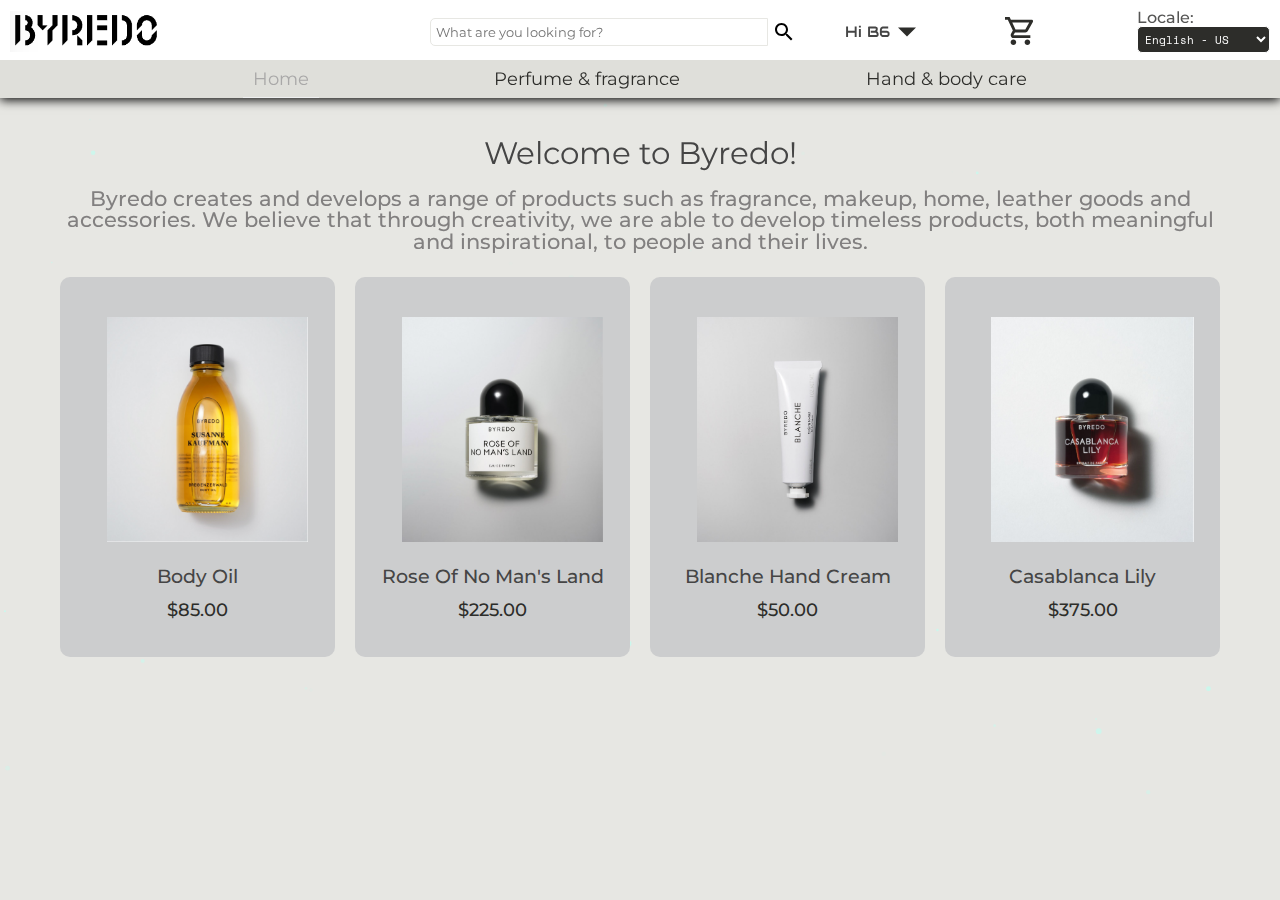
==== src/index.html @ 42364ee9 "BYREDO" ====
<!DOCTYPE html>
<html>

<head>
    <meta charset="utf-8">
    <meta name="viewport" content="width=device-width, initial-scale=1">
    <title>BYREDO</title>

    <!-- favicon -->
    <link rel="icon" href="img/favicon.png">

    <!-- preconnect to google fonts for speed -->
    <link rel="preconnect" href="https://fonts.gstatic.com/" crossorigin>
    <!-- load fonts -->
    <link href="https://fonts.googleapis.com/css?family=Audiowide|Space+Mono|Montserrat:400,500&display=swap" rel="stylesheet" async>

    <!-- fonts, css -->
    <link rel="stylesheet" href="css/style.css" async defer>

    <!-- preload key requests for speed -->
    <link rel="preload" href="./views/pages/Home.js" as="script" crossorigin>
    <link rel="preload" href="./views/components/Bottombar.js" as="script" crossorigin>
    <link rel="preload" href="./views/components/Navbar.js" as="script" crossorigin>
    <link rel="preload" href="./views/components/Cart.js" as="script" crossorigin>
    <link rel="preload" href="./views/classes/Order.js" as="script" crossorigin>
    <link rel="preload" href="./services/Utils.js" as="script" crossorigin>
    <link rel="preload" href="./services/i18n.js" as="script" crossorigin>
    <link rel="preload" href="./content/products.js" as="script" crossorigin>
    <!-- particle bg script -->
    <script src="./plugins/particles.js" defer></script>
    <!-- app driver javascript -->
    <script type="module" src="app.js" defer></script>
</head>

<body id="particles-js">
    <div class="bg"></div>
    <div class="cartSlider"></div>

    <!-- <div class="hamSlider"></div> -->

    <div id="header_container" class="content"></div>

    <div id="page_container" class="container pageEntry content">
        <!-- show spinner on intial page load -->
        <style type="text/css">
            .lds-dual-ring {
                margin: 100px auto;
                width: 100px;
                height: 100px;
            }

            .lds-dual-ring:after {
                content: " ";
                display: block;
                width: 46px;
                height: 46px;
                margin: 1px;
                border-radius: 50%;
                border: 5px solid #cef;
                border-color: #cef transparent #cef transparent;
                animation: lds-dual-ring 1.2s linear infinite;
            }

            @keyframes lds-dual-ring {
                0% {
                    transform: rotate(0deg);
                }

                100% {
                    transform: rotate(360deg);
                }
            }
        </style>
        <div class="lds-dual-ring"></div>
    </div>

    <div id="footer_container" class="content"></div>

</body>

</html>
---- src/css/style.css ----
html, body, div, span, applet, object, iframe, h1, h2, h3, h4, h5, h6, p, blockquote, pre, a, abbr, acronym, address, big, cite, code, del, dfn, em, img, ins, kbd, samp, small, strike, strong, sub, sup, tt, var, b, u, i, center, dl, dt, dd, ol, ul, li, fieldset, form, label, legend, table, caption, tbody, tfoot, thead, tr, th, td, article, aside, canvas, details, embed, figure, figcaption, footer, header, hgroup, menu, nav, output, ruby, section, summary, time, mark, audio, video {
  margin: 0;
  padding: 0;
  border: 0;
  font-size: 100%;
  font: inherit;
  vertical-align: baseline;
}

/* HTML5 display-role reset for older browsers */
article, aside, details, figcaption, figure, footer, header, hgroup, menu, nav, section {
  display: block;
}

body {
  line-height: 1;
}

ol, ul, li {
  list-style: none;
}

html {
  width: 100%;
  height: 100%;
  margin: 0;
  padding: 0;
}

body {
  margin: 0;
  padding: 0;
  background-color: #e7e7e3;
  width: 100%;
  height: 100%;
  overflow-x: hidden;
}
body canvas {
  position: fixed;
  top: 0;
  left: 0;
  z-index: -1;
}

.loading {
  text-align: center;
  margin-top: 33%;
}

#header_container {
  z-index: 500;
  top: 0;
  position: sticky;
}

header {
  background-color: #ffffff;
  position: relative;
  z-index: 2;
  width: 100%;
  height: 60px;
  display: grid;
  grid-template-columns: 400px 1fr 450px;
}
header section {
  display: flex;
  align-items: center;
  padding: 10px;
}
header section h2 {
  display: inline-block;
}

.fade {
  transition: opacity 0.5s ease;
  opacity: 0.5;
}

.bg {
  background-color: #dfdfda;
  opacity: 0.5;
  position: fixed;
  top: 0;
  left: 0;
  width: 100%;
  height: 100%;
  display: none;
  z-index: 999;
}

.overlay {
  display: inline;
}

#logo {
  width: 40%;
  cursor: pointer;
}

#search {
  display: flex;
  justify-content: center;
}

#bar {
  width: 100%;
  position: relative;
  display: flex;
  align-items: center;
  justify-content: center;
}

.searchTerm {
  background-color: #ffffff;
  width: 80%;
  border: 1px solid #e7e7e3;
  padding: 3px;
  padding-left: 5px;
  height: 20px;
  border-radius: 5px 0 0 5px;
  outline: none;
  font-family: "Montserrat", sans-serif;
  color: #454545;
}

.searchTerm:focus {
  color: #454545;
}

.searchButton {
  width: 8%;
  height: 28px;
  padding: 0;
  border: none;
  background: #ffffff;
  border-radius: 0 5px 5px 0;
  transition: opacity 0.3s ease;
  cursor: pointer;
  display: flex;
  align-items: center;
  justify-content: center;
}
.searchButton:hover {
  opacity: 0.8;
}
.searchButton:hover #searchIcon {
  width: 25px;
}
.searchButton:focus {
  outline: none;
}

#headOptions {
  display: flex;
  justify-content: space-between;
}

#expDropdown * {
  display: inline-block;
}

.dropdown {
  position: relative;
  display: inline-block;
}
.dropdown .dropbtn {
  display: flex;
  align-items: center;
  cursor: pointer;
  padding: 5px;
  margin-bottom: -1px;
  font-size: 80%;
}
.dropdown .dropbtn #downArrow {
  margin-left: 8px;
  width: 18px;
  height: 14px;
}
.dropdown .dropdown-content {
  display: none;
  position: absolute;
  background-color: #e7e7e3;
  min-width: 170px;
  box-shadow: 0px 2px 4px 0 #cfcfcf;
  border-radius: 0 5px 5px 5px;
  z-index: 1;
  padding: 10px;
  color:#454545;
}
.dropdown .dropdown-content a, .dropdown .dropdown-content h3 {
  font-family: "Space Mono", monospace;
  font-size: 80%;
  text-decoration: none;
  color: #454545;
  display: block;
}
.dropdown .dropdown-content a:first-child, .dropdown .dropdown-content h3:first-child {
  padding-top: 5px;
  padding-bottom: 10px;

}
.dropdown .dropdown-content a:hover, .dropdown .dropdown-content h3:hover {
  color: #a7a6a6;
}
.dropdown:hover .dropbtn {
  background-color: #e7e7e3;
  position: relative;
  z-index: 500;
  border-top: 1px solid #e0e8e6;
  border-left: 1px solid #eaecec;
  border-right: 1px solid #ffffff;
  border-radius: 5px 5px 0 0;
}
.dropdown:hover .dropdown-content {
  z-index: 1;
  display: inline-block;
  border: 1px solid #dfe3e2;

}

.right {
  display: flex;
  align-content: center;
  width: 250px;
}

input[type=number]::-webkit-inner-spin-button,
input[type=number]::-webkit-outer-spin-button {
  -webkit-appearance: none;
  margin: 0;
}

.cartQty {
  background-color: #e5e5e1;
  border: solid 1px #454545;
  color: #454545;
  border-radius: 5px;
  padding: 2px;
  width: 30px;
  font-family: "Montserrat", sans-serif;
  font-size: 90%;
  text-align: center;
  margin-right: 5px;
}
.cartQty:focus {
  outline: none;
  box-shadow: 0 0 1px 0 #e7e7e3;
}

.cartIcon {
  width: 28px;
  height: 32px;
  padding-bottom: 1px;
  cursor: pointer;
}
.cartIcon:hover {
  border-bottom: solid 1px #2d2d2a;
  padding-bottom: 0;
}

.cartSlider {
  position: fixed;
  width: 420px;
  top: 0;
  left: 110%;
  transition: left 0.3s ease;
  z-index: 1000;
  background-color: #e5e5e1;
  padding: 10px;
  border-radius: 0 0 0 10px;
  box-shadow: -2px 2px 2px 0px #454545;
}
.cartSlider .cartHead {
  margin-top: 6px;
  display: flex;
  justify-content: space-between;
  align-items: center;
  font-weight: bolder;
  font-family: "Space Mono", monospace;
}
.cartSlider h3 {
  text-align: center;
  color: white;
}
.cartSlider .cartContents .cartItem {
  margin-top: 20px;
  display: flex;
  justify-content: space-between;
  border-bottom: 1px solid #454545;
}
.cartSlider .cartContents .cartItem .cartQtyTitle {
  display: flex;
  align-items: center;
}
.cartSlider .cartContents .cartItem .cartPrice {
  display: flex;
  align-items: center;
  margin-top: 55px;

}
.cartSlider .cartContents .cartItem .cartPrice .gridPrice {
  margin-top: 0;
}
.cartSlider .cartContents .cartItem .cartPrice .gridPrice .symbol {
  margin-right: 0;
}
.cartSlider .cartContents .cartItem h3 {
  text-align: left;
  color: #454545;
}
.cartSlider .cartContents .cartItem h4 {
  color: #454545;
}
.cartSlider a {
  margin: auto;
  margin-top: 15px;
  margin-bottom: 5px;
  text-align: center;
  display: block;
  text-decoration: none;
  color: #ebebea;
  background-color: #454545;
  padding: 5px;
  width: 40%;
  border: 1px solid #2d2d2a;
  border-radius: 5px;
  font-family: "Space Mono", monospace;
  font-size: 120%;
  cursor: pointer;
}
.cartSlider a:hover {
  box-shadow: 0 2px 10px 0 #2d2d2a;
}
.cartSlider a:focus {
  outline: none;
}

.cartTotal {
  margin-top: 15px;
  display: flex;
  justify-content: flex-end;
  align-items: center;
}
.cartTotal h3 {
  color: #454545;
}
.cartTotal .totalPrice {
  margin-left: 10px;
  display: flex;
  align-items: center;
}
.cartTotal .totalPrice h4 {
  -weight: 500;
  color: #454545;
  font-size: 120%;
}

.delete {
  cursor: pointer;
  margin-left: 8px;
  height: 18px;
  width: 18px;
  padding-bottom: 1px;
  margin-bottom: 50px;
}
.delete:hover {
  padding-bottom: 0;
  border-bottom: 1px solid #fcfcfc;
}

.showCart {
  opacity: 1;
  display: block;
  left: calc(100% - 440px);
  z-index: 1000;
}

nav {
  display: flex;
  justify-content: space-between;
  height: calc(auto + 10px);
  position: relative;
  margin: 0;
  z-index: 1;
  background-color: #dfdfda;
  width: 100%;
  box-shadow: 0 2px 10px 0 black;
}
nav ul {
  width: 75%;
  margin: auto;
  display: flex;
  flex-direction: row;
  flex-wrap: nowrap;
  justify-content: space-around;
  list-style: none;
}
nav ul li a {
  font-family: "Montserrat", sans-serif;
  font-size: 110%;
  display: inline-block;
  text-decoration: none;
  color: #2d2d2a;
  text-align: center;
  position: relative;
  transition: color 0.2s ease, font-size: 0.3s ease;
  padding: 10px;
  display: inline-block;
}
nav ul li a:focus.inactiveLink {
  outline: none;
}
nav ul li a:hover.inactiveLink {
  color: #6a6a6a;
}
nav ul li a:hover.inactiveLink::after, nav ul li a:hover.inactiveLink::before {
  width: 100%;
  left: 0;
}
nav ul li a::after, nav ul li a::before {
  content: "";
  position: absolute;
  top: calc(100% - 3px);
  width: 0;
  right: 0;
  height: 3px;
}
nav ul li a::before {
  transition: width 0.3s cubic-bezier(0.51, 0.18, 0, 0.88) 0.1s;
  background: white;
}
nav ul li a::after {
  transition: width 0.2s cubic-bezier(0.29, 0.18, 0.26, 0.83);
  background: #212121;
}
nav ul li .activeLink {
  font-size: 110%;
  color: #a9a8a8;
}
nav ul li .activeLink::after {
  content: "";
  position: absolute;
  top: calc(100% - 1px);
  width: 100%;
  right: 0;
  height: 1px;
  background: #eff0f0;
}

#homeScreen {
  width: 100%;
  height: 100%;
}

.sidebar {
  background-color: #f9f9f9;
  border-radius: 0 10px 10px 0;
}

.browsePage {
  width: calc(100% - 100px);
  margin: auto;
}
.browsePage h1 {
  margin-left: 10px;
  font-family: "Montserrat", sans-serif;
  font-style: bold;
  
}

.homeGrid {
  margin: auto;
  width: calc(100% - 100px);
}

.browseGrid {
  margin-top: 15px;
  display: grid;
  grid-template-columns: 25% 25% 25% 25%;
  grid-auto-rows: 400px;
}
.browseGrid article {

  margin: 10px;
  border-radius: 10px;
  cursor: pointer;
  display: grid;
  grid-template-rows: 66% 34%;
  background-color: #cccdce;
  justify-content: center;
  transition: box-shadow 0.2s ease, -webkit-transform 0.3s ease-in-out;
  -webkit-transform: translateZ(100px);
  transform: translateZ(100px);
}
.browseGrid article:hover {
  box-shadow: 0 0 8px 2px #f9f9f9;
}

.gridImage {
  object-fit: contain;
  display: block;
  margin-top:30px;
  margin-bottom: 30px;
  padding: 10px;
  height: 90%;
  width: 100%;
  box-align: center;

}

.gridDes {
  text-align: center;
}
.gridDes h3 {
  margin-top: 40px;
  font-family: "Montserrat", sans-serif;
  font-style: bold;

}

.symbol {
  display: inline-block;
  margin-right: 3px;
  height: 15px;
}

.gridPrice {
  margin-top: 10px;
  margin-bottom: 50px;
  font-family: "Montserrat", sans-serif;
  font-size: 120%;
}

.productShow {
  display: grid;
  grid-template-columns: 30% 70%;
  width: 75%;
  margin: auto;
  border-radius: 10px;
  background-color: #dfdfda;
}
.productShow .leftDetailPane {
  display: flex;
  justify-content: center;
  align-items: center;
  padding: 12px;
}
.productShow .leftDetailPane .detailImage {
  width: 100%;
  margin-top: 20px;
  margin-bottom: 20px;
  margin-left: 100px;
  margin-right: 50px;
}
.productShow .detailContent {
  padding: 10px;
  font-size: 90%;
  margin-top: 40px;
  margin-bottom: 40px;
  margin-left: 50px;
  margin-right: 50px;
}
.productShow .detailContent h1 {
  color: #2d2d2a;

}
.productShow .detailContent .qty {
  margin-top: 10px;
  display: flex;
  align-items: center;
}
.productShow .detailContent .qty .qtyDrop {
  color: #2d2d2a;
  margin-left: 12px;
  padding: 3px;
  background-color: #dfdfda;
  border-color: #2d2d2a;
}
.productShow .detailContent .addToCart {
  margin-top: 15px;
  margin-bottom: 20px;
  color: #2d2d2a;
  background-color: #dedfda;
  border-color: #2d2d2a;
}
.productShow .detailContent h3 {
  display: block;
  font-size: 90%;
}

.checkout {
  display: grid;
  grid-template-columns: minmax(500px, 1fr) 440px;
  width: calc(100% - 100px);
  margin: auto;
}
.checkout .checkoutDetails {
  box-shadow: 0 0 6px 0 #ebebeb;
  border-radius: 10px;
  background-color: #e7e7e3;
  width: 95%;
  margin: auto;
  padding: 10px;
}
.checkout .checkoutDetails h2 {
  color: #2d2d2a;
}
.checkout .checkoutDetails .form .formElement {
  margin-top: 15px;
  margin-bottom: 5px;
}
.checkout .checkoutDetails .form .halfWidth {
  width: 50%;
}
.checkout .checkoutDetails .form .halfWidth input {
  width: 100%;
}
.checkout .checkoutDetails .form .formInline {
  display: flex;
}
.checkout .checkoutDetails .form .formInline .formElement:last-child {
  margin-left: 40px;
}
.checkout .checkoutDetails .form .formInline .name {
  width: 30%;
}
.checkout .checkoutDetails .form .formInline .name input {
  width: 100%;
}
.checkout .checkoutDetails .form .margin {
  margin-left: 20px;
}
.checkout .checkoutDetails .shippingInfo {
  margin-top: 20px;
  background-color: #dfdfda;
  border-radius: 8px;
  margin-bottom: 20px;
  padding: 10px;
  font-size: 80%;
}
.checkout .checkoutDetails .paymentInfo {
  background-color: #dfdfda;
  border-radius: 8px;
  padding: 20px;
  font-size: 80%;
}
.checkout .checkoutCart {
  height: auto;
  margin-left: 10px;
  margin-right: 10px;
  margin-bottom: auto;
  background-color: #dfdfda;
  box-shadow: 0 0 6px 0 #454545;
  border-radius: 8px;
  padding: 10px;
}
.checkout .checkoutCart h1 {
  margin-top: 15px;
  margin-left: 10px;
  text-align: left;
  color: #323232;
  font-size: 120%;
}
}
.checkout .checkoutCart h3 {
  margin-top: 10px;
  margin-bottom: 10px;
  text-align: center;
  color: #454545;
  font-size: 100%;
}
.checkout .checkoutCart .cartItem {
  margin-top: 10px;
  display: flex;
  justify-content: space-between;
  padding-bottom: 10px;
  border-bottom: 1px solid #454545;
}
.checkout .checkoutCart .cartItem h3, .checkout .checkoutCart .cartItem h4 {
  color: #454545;
}
.checkout .checkoutCart .cartItem .cartQtyTitle {
  display: flex;
  align-items: center;
}
.checkout .checkoutCart .cartItem .cartPrice {
  display: flex;
  align-items: center;
}
.checkout .checkoutCart .cartItem .cartPrice .gridPrice {
  margin-top: 50px;
  font-size: 110%;
}
.checkout .checkoutCart .cartItem .cartPrice .gridPrice .symbol {
  margin-top: 20px;
  font-size: 100%;
}

.noItems {
  pointer-events: none;
  opacity: 0.5;
}

label {
  font-family: "Montserrat", sans-serif;
}

.checkoutInput {
  color: #454545;
  font-family: "Montserrat", sans-serif;
  font-size: 80%;
  display: block;
  background-color: #e7e7e3;
  border: 1px solid #454545;
  padding: 5px;
  border-radius: 5px;
  padding-left: 7px;
  padding-right: 5px;
}
.checkoutInput:focus {
  outline: none;
  box-shadow: 0 0 2px 0 #222222;
}

.orderHistory {
  width: calc(100% - 100px);
  margin-top: 10px;
  margin-bottom: 5px;
  box-shadow: 0 0 6px 0 #ebe9e9;
  background-color: #e7e7e3;
  border-radius: 10px;
  padding: 5px;
}
.orderHistory .headings {
  display: grid;
  grid-template-columns: 25% 25% 25% 25%;
  margin-top: 10px;
  padding-left: 10px;
  padding-right: 10px;
}
.orderHistory .headings h3 {
  color: #454545;
  margin-top: 10px;
}
.orderHistory .orderItem {
  background-color: #dfdfda;
  border-radius: 5px;
  display: grid;
  grid-template-columns: 25% 25% 25% 25%;
  grid-auto-rows: 45px;
  padding: 10px;
  margin-top: 10px;
  justify-content: center;
  font-size: 100%;
}
.orderHistory .orderItem .gridPrice {
  margin-top: 0;
  font-family:'Gill Sans', 'Gill Sans MT', Calibri, 'Trebuchet MS', sans-serif;
  color:#454545;
  font-size: 100%;
}
.orderHistory .orderItem h3 {
  display: inline-block;
  font-size: 90%;
}

button {
  color: #2d2d2a;
  background-color: #f8f8f6;
  padding: 5px;
  width: 100%;
  border: 1px solid #ffffff;
  border-radius: 5px;
  font-family: "Montserrat", sans-serif;
  font-size: 100%;
  cursor: pointer;
}
button:hover {
  box-shadow: 0 1px 5px 0 #2d2d2a;
}
button:focus {
  outline: none;
}

.termsCheck {
  background-color: #dfdfda;
  padding: 10px;
  border-radius: 10px;
  margin-top: 10px;
}
.termsCheck a {
  background-color: #dfdfda;
  color: #454545;
  text-decoration: none;
  font-family: "Space Mono", monospace;
  font-size: 70%;
}
.termsCheck a:visited {
  color: #454545;
}
.termsCheck a:hover {
  background-color: #888989;
  color: #2d2d2a;
}

.orderButt {
  margin: 0 auto;
  margin-top: 15px;
}

h1 {
  color:#454545;
  font-family: "Montserrat", sans-serif;
  font-size: 160%;
}

h2 {
  color: #454545;
  font-family: "Audiowide", cursive;
  font-weight: 500;
  font-size: 120%;
}

h3 {
  color: #454545;
  font-family: "Montserrat", sans-serif;
  font-size: 100%;
  font-weight: 500;
}

h4 {
  color: #2d2d2a;
  font-family: "Montserrat", sans-serif;
  font-size: 80%;
  font-weight: 500;
  display: inline-block;
}

p {
  font-family: "Montserrat", sans-serif;
  line-height: 130%;
}

.center {
  text-align: center;
}

.white {
  color: #454545;
}

#page_container {
  margin-top: 40px;
  margin-bottom: 40px;
  font-size:120%;
}

.welcome h3 {
  padding-top: 20px;
  margin-left: 50px;
  margin-right: 50px;
  font-size: 110%;
  color:#828080;
  Font-family: "Montserrat", sans-serif;
}

#footer_container {
  position: fixed;
  bottom: 0;
  right: 0;
  display: flex;
  height: 75px;
  width: 75px;
  justify-content: flex-end;
}
#footer_container .hamTrigger {
  position: relative;
  width: 60px;
  height: 60px;
  margin-right: 15px;
  margin-bottom: 15px;
  cursor: pointer;
}

.hamSlider {
  padding: 15px;
  background-color: rgba(255, 255, 255, 0.95);
  height: 100%;
  width: 400px;
  position: fixed;
  top: 0;
  left: 110%;
  z-index: 1000;
  transition: left 0.2s ease-out;
  box-shadow: -3px 0 5px 0 #2d2d2a;
  display: flex;
  flex-direction: column;
}
.hamSlider h3 {
  display: inline-block;
  padding-right: 5px;
}
.hamSlider div {
  margin-bottom: 10px;
  display: flex;
  align-items: center;
}
.hamSlider div a {
  color: white;
  text-decoration: none;
  width: 100%;
  display: flex;
  align-items: center;
  justify-content: center;
}
.hamSlider .spread {
  margin-top: 15px;
  justify-content: space-around;
}
.hamSlider .spread a:first-child {
  margin-right: 5px;
}
.hamSlider .spread a:last-child {
  margin-left: 5px;
}
.hamSlider .start {
  justify-content: flex-start;
  align-items: center;
}
.hamSlider .start .hamDrop {
  flex-grow: 2;
}
.hamSlider select {
  background-color: #f2f2f2;
  color: white;
  padding: 3px;
  border-radius: 5px;
  font-family: "Space Mono", monospace;
  font-size: 105%;
  border: 1px solid #2d2d2a;
}
.hamSlider select:focus {
  outline: none;
}
.hamSlider select:hover {
  background-color: #fafafa;
  border: 1px solid #2d2d2a;
}
.hamSlider .outsideLink {
  background-color: #ffffff;
  color: white;
  text-decoration: none;
  font-family: "Space Mono", monospace;
  font-size: 110%;
  transition: background-color 0.1s ease;
  padding: 8px;
  border-radius: 5px;
}
.hamSlider .outsideLink:hover {
  background-color: #fdfcff;
}

.localeSelector {
  position: relative;
  display: inline-block;
  margin-left: 20px;
}

.localeSelector .hamDrop {
  display: block;
}

.localeSelector label h3 {
  color: #555554;
  display: inline-block;
  padding-right: 1px;
  font-family: "Montserrat", sans-serif;
  font-style: bold;
}

.localeSelector select {
  width: 100%;
  background-color: #2d2d2a;
  color: white;
  padding: 3px;
  border-radius: 5px;
  font-family: "Space Mono", monospace;
  font-size: 70%;
  border: 1px solid #ffffff;
}

.block {
  display: flex;
  align-items: center;
}
.block a {
  padding-left: 5px;
}

.githubLink {
  margin-top: 15px;
}

.showHam {
  left: calc(100% - 430px);
  z-index: 1000;
}

.termContainer {
  background-color: #dfdfda;
  width: 66%;
  margin: auto;
  margin-top: 40px;
  padding: 10px;
  border-radius: 10px;
}
.termContainer .termHead {
  color: #454545;
  text-align: center;
  margin-bottom: 10px;
  margin-top: 20px;

}
.termContainer p {
  margin-bottom: 5px;
  margin-left: 40px;
  margin-right: 40px;margin-top: 20px;
  margin-bottom: 20px;

}

/*# sourceMappingURL=style.css.map */
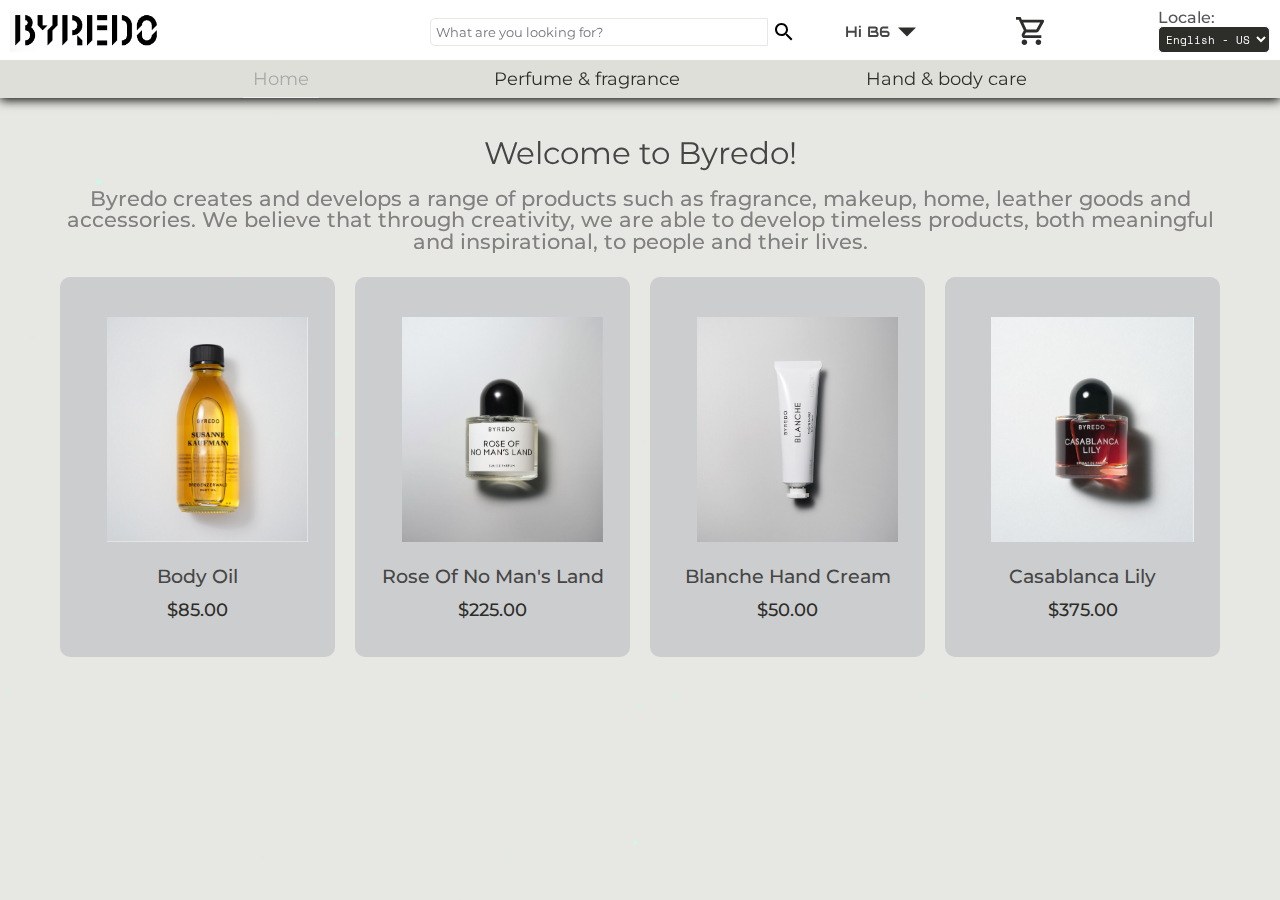
==== commit b04e2ab3: "fix locale and favicon" ====
--- a/src/index.html
+++ b/src/index.html
@@ -7,7 +7,7 @@
     <title>BYREDO</title>
 
     <!-- favicon -->
-    <link rel="icon" href="img/favicon.png">
+    <link rel="icon" href="img/1.png">
 
     <!-- preconnect to google fonts for speed -->
     <link rel="preconnect" href="https://fonts.gstatic.com/" crossorigin>
